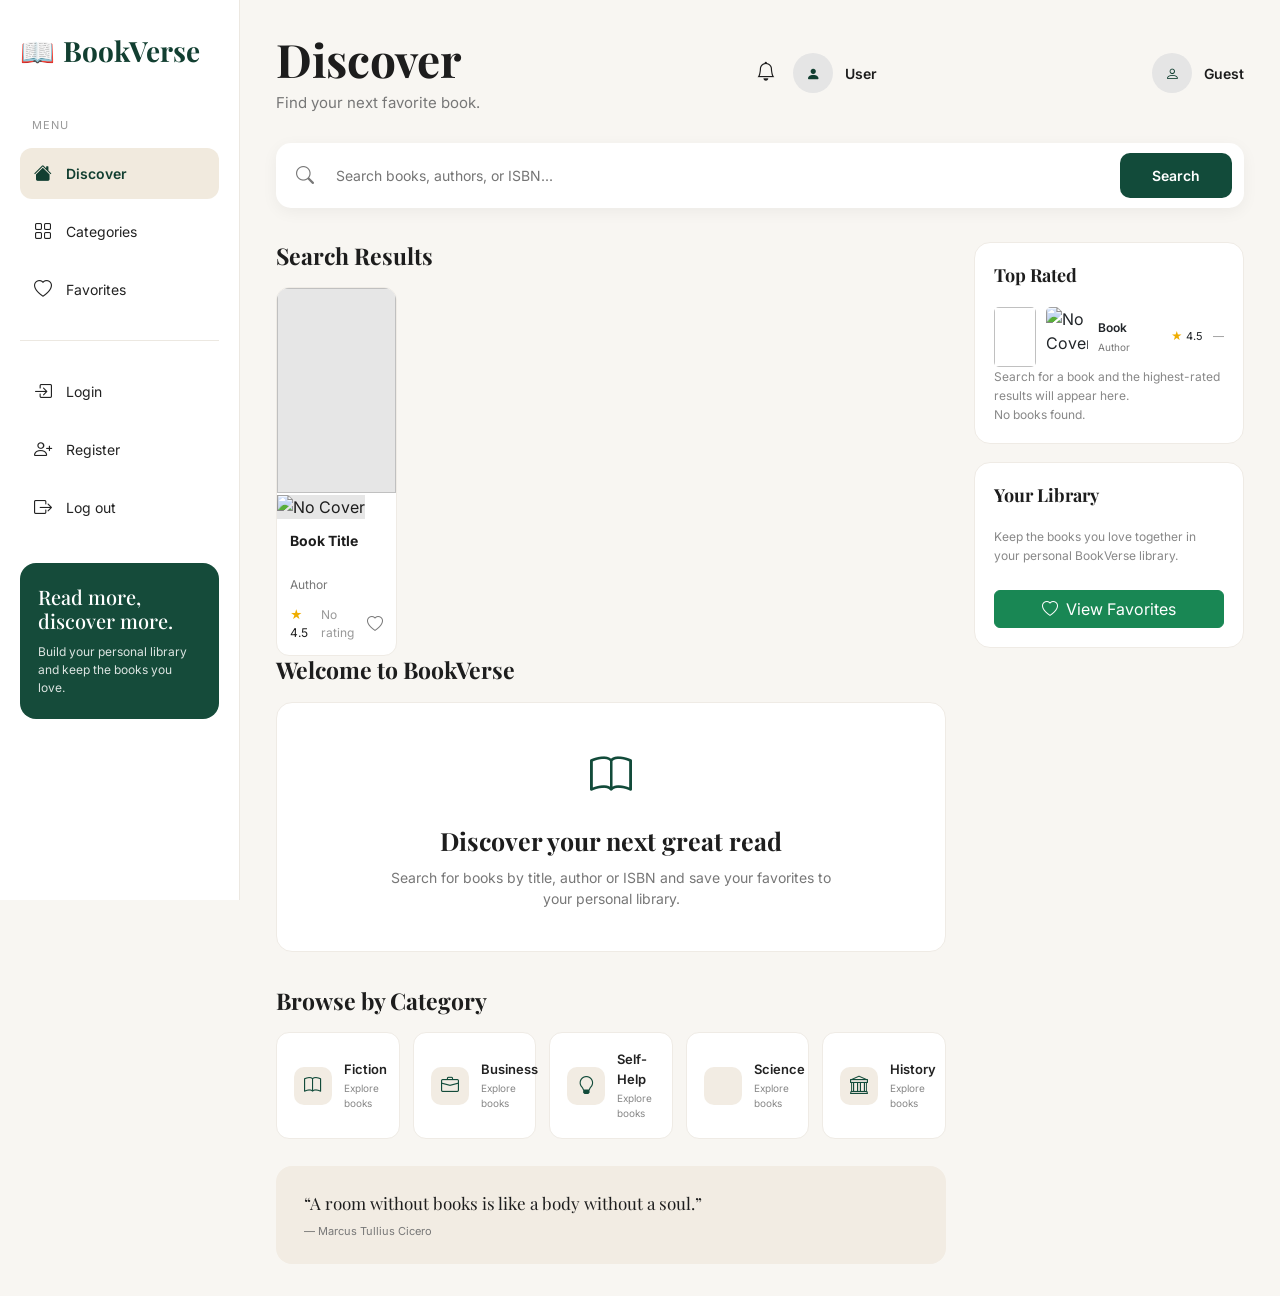
==== src/main/resources/templates/home.html @ 5eceef1d "Initial BookVerse project" ====
<!DOCTYPE html>
<html lang="en" xmlns:th="http://www.thymeleaf.org">

<head>

    <meta charset="UTF-8">

    <meta name="viewport"
          content="width=device-width, initial-scale=1.0">

    <title>BookVerse</title>


    <!-- Bootstrap -->
    <link href="https://cdn.jsdelivr.net/npm/bootstrap@5.3.7/dist/css/bootstrap.min.css"
          rel="stylesheet">


    <!-- Bootstrap Icons -->
    <link rel="stylesheet"
          href="https://cdn.jsdelivr.net/npm/bootstrap-icons@1.13.1/font/bootstrap-icons.min.css">


    <!-- Fonts -->
    <link rel="preconnect"
          href="https://fonts.googleapis.com">

    <link rel="preconnect"
          href="https://fonts.gstatic.com"
          crossorigin>

    <link href="https://fonts.googleapis.com/css2?family=Inter:wght@300;400;500;600;700&family=Playfair+Display:wght@600;700&display=swap"
          rel="stylesheet">


    <style>

        * {
            box-sizing: border-box;
        }


        body {
            margin: 0;
            background: #f8f6f2;
            font-family: 'Inter', sans-serif;
            color: #1d1d1d;
        }


        a {
            text-decoration: none;
        }


        .app-layout {
            min-height: 100vh;
            display: flex;
        }


        /* =========================
           SIDEBAR
        ========================= */

        .sidebar {
            width: 240px;
            height: 100vh;

            position: fixed;
            top: 0;
            left: 0;

            background: #ffffff;

            padding: 30px 20px;

            border-right: 1px solid #ece8e1;

            overflow-y: auto;
        }


        .logo {
            font-family: 'Playfair Display', serif;

            font-size: 28px;
            font-weight: 700;

            color: #123f31;

            margin-bottom: 45px;

            display: flex;
            align-items: center;
            gap: 8px;
        }


        .menu-title {
            font-size: 11px;
            color: #999;

            margin-bottom: 14px;

            padding-left: 12px;

            letter-spacing: 1px;
        }


        .menu-link {
            display: flex;

            align-items: center;

            gap: 14px;

            padding: 12px 14px;

            margin-bottom: 7px;

            border-radius: 12px;

            color: #222;

            font-size: 14px;

            transition: 0.2s;
        }


        .menu-link:hover {
            background: #f3eee7;
            color: #123f31;
        }


        .menu-link.active {
            background: #f1eade;

            color: #123f31;

            font-weight: 600;
        }


        .menu-link i {
            font-size: 18px;
        }


        .sidebar-divider {
            border-top: 1px solid #ece8e1;

            margin: 25px 0;
        }


        .sidebar-message {
            margin-top: 30px;

            background: #154b3a;

            color: white;

            border-radius: 16px;

            padding: 22px 18px;
        }


        .sidebar-message h5 {
            font-family: 'Playfair Display', serif;

            font-size: 20px;

            margin-bottom: 10px;
        }


        .sidebar-message p {
            font-size: 12px;

            margin: 0;

            opacity: 0.85;
        }


        /* =========================
           MAIN
        ========================= */

        .main {
            margin-left: 240px;

            width: calc(100% - 240px);

            padding: 32px 36px;
        }


        /* =========================
           TOP BAR
        ========================= */

        .topbar {
            display: flex;

            justify-content: space-between;

            align-items: center;

            margin-bottom: 28px;
        }


        .page-title {
            font-family: 'Playfair Display', serif;

            font-size: 46px;
            font-weight: 700;

            margin: 0 0 5px 0;
        }


        .page-subtitle {
            color: #777;

            margin: 0;

            font-size: 15px;
        }


        .profile {
            display: flex;

            align-items: center;

            gap: 12px;

            font-size: 14px;

            font-weight: 600;
        }


        .notification {
            font-size: 19px;

            margin-right: 6px;
        }


        .profile-icon {
            width: 40px;
            height: 40px;

            border-radius: 50%;

            background: #e5e5e5;

            display: flex;

            justify-content: center;

            align-items: center;

            color: #123f31;
        }


        /* =========================
           SEARCH
        ========================= */

        .search-box {
            background: white;

            border-radius: 15px;

            padding: 10px 12px;

            display: flex;

            align-items: center;

            gap: 10px;

            box-shadow: 0 4px 16px rgba(0, 0, 0, 0.05);

            margin-bottom: 34px;
        }


        .search-icon {
            color: #777;

            font-size: 18px;

            margin-left: 8px;
        }


        .search-input {
            flex: 1;

            border: none;

            outline: none;

            background: transparent;

            padding: 12px;

            font-size: 14px;
        }


        .search-button {
            border: none;

            background: #124b3a;

            color: white;

            border-radius: 10px;

            padding: 12px 32px;

            font-size: 14px;

            font-weight: 600;

            transition: 0.2s;
        }


        .search-button:hover {
            background: #0d392c;
        }


        /* =========================
           CONTENT
        ========================= */

        .content-grid {
            display: grid;

            grid-template-columns:
                    minmax(0, 1fr) 270px;

            gap: 28px;
        }


        .section-header {
            display: flex;

            justify-content: space-between;

            align-items: center;

            margin-bottom: 18px;
        }


        .section-title {
            font-family: 'Playfair Display', serif;

            font-size: 23px;

            font-weight: 700;

            margin: 0;
        }


        /* =========================
           BOOK CARDS
        ========================= */

        .book-grid {
            display: grid;

            grid-template-columns:
                    repeat(5, minmax(0, 1fr));

            gap: 16px;
        }


        .book-link {
            color: #1d1d1d;
        }


        .book-card {
            background: white;

            border: 1px solid #efebe5;

            border-radius: 13px;

            overflow: hidden;

            height: 100%;

            transition: 0.2s;
        }


        .book-card:hover {
            transform: translateY(-4px);

            box-shadow: 0 10px 25px
            rgba(0, 0, 0, 0.08);
        }


        .book-cover {
            width: 100%;

            height: 205px;

            object-fit: cover;

            background: #e6e6e6;
        }


        .book-card-body {
            padding: 13px;
        }


        .book-title {
            font-size: 14px;

            font-weight: 700;

            line-height: 1.35;

            margin-bottom: 6px;

            display: -webkit-box;

            -webkit-line-clamp: 2;

            -webkit-box-orient: vertical;

            overflow: hidden;

            min-height: 38px;
        }


        .book-author {
            font-size: 12px;

            color: #777;

            white-space: nowrap;

            overflow: hidden;

            text-overflow: ellipsis;

            margin-bottom: 12px;
        }


        .book-bottom {
            display: flex;

            justify-content: space-between;

            align-items: center;
        }


        .rating {
            font-size: 12px;
        }


        .rating-star {
            color: #efad00;
        }


        .no-rating {
            color: #999;
        }


        .heart-icon {
            color: #777;

            font-size: 16px;
        }


        /* =========================
           EMPTY HOME
        ========================= */

        .welcome-card {
            background: white;

            border: 1px solid #efebe5;

            border-radius: 16px;

            padding: 36px;

            min-height: 250px;

            display: flex;

            align-items: center;

            justify-content: center;

            text-align: center;
        }


        .welcome-icon {
            font-size: 42px;

            color: #124b3a;

            margin-bottom: 15px;
        }


        .welcome-title {
            font-family: 'Playfair Display', serif;

            font-size: 25px;

            font-weight: 700;
        }


        .welcome-text {
            color: #777;

            font-size: 14px;

            max-width: 450px;

            margin: auto;
        }


        /* =========================
           CATEGORIES
        ========================= */

        .categories-section {
            margin-top: 35px;
        }


        .category-grid {
            display: grid;

            grid-template-columns:
                    repeat(5, minmax(0, 1fr));

            gap: 13px;
        }


        .category-card {
            background: white;

            border: 1px solid #efebe5;

            border-radius: 13px;

            padding: 17px;

            display: flex;

            align-items: center;

            gap: 12px;

            color: #222;

            transition: 0.2s;
        }


        .category-card:hover {
            transform: translateY(-2px);

            box-shadow: 0 7px 18px
            rgba(0, 0, 0, 0.06);

            color: #123f31;
        }


        .category-icon {
            width: 38px;
            height: 38px;

            min-width: 38px;

            border-radius: 10px;

            background: #f2ece3;

            color: #124b3a;

            display: flex;

            justify-content: center;

            align-items: center;

            font-size: 18px;
        }


        .category-name {
            font-weight: 600;

            font-size: 13px;
        }


        .category-subtitle {
            color: #888;

            font-size: 10px;

            margin-top: 2px;
        }


        /* =========================
           QUOTE
        ========================= */

        .quote-box {
            margin-top: 27px;

            background: #f2ece3;

            border-radius: 16px;

            padding: 25px 28px;
        }


        .quote-text {
            font-family: 'Playfair Display', serif;

            font-size: 17px;

            margin-bottom: 6px;
        }


        .quote-author {
            color: #777;

            font-size: 11px;
        }


        /* =========================
           RIGHT COLUMN
        ========================= */

        .side-card {
            background: white;

            border: 1px solid #efebe5;

            border-radius: 16px;

            padding: 19px;

            margin-bottom: 18px;
        }


        .side-card-title {
            font-family: 'Playfair Display', serif;

            font-size: 18px;

            font-weight: 700;

            margin-bottom: 18px;
        }


        .top-book {
            display: flex;

            align-items: center;

            gap: 10px;

            margin-bottom: 16px;
        }


        .top-book:last-child {
            margin-bottom: 0;
        }


        .top-book-cover {
            width: 42px;
            height: 60px;

            object-fit: cover;

            border-radius: 5px;

            flex-shrink: 0;
        }


        .top-book-info {
            min-width: 0;

            flex: 1;
        }


        .top-book-title {
            font-size: 12px;

            font-weight: 600;

            white-space: nowrap;

            overflow: hidden;

            text-overflow: ellipsis;
        }


        .top-book-author {
            font-size: 10px;

            color: #777;

            white-space: nowrap;

            overflow: hidden;

            text-overflow: ellipsis;

            margin-top: 3px;
        }


        .top-book-rating {
            font-size: 11px;

            white-space: nowrap;
        }


        .side-empty {
            color: #888;

            font-size: 12px;

            line-height: 1.6;
        }


        /* =========================
           RESPONSIVE
        ========================= */

        @media (max-width: 1200px) {

            .book-grid {
                grid-template-columns:
                        repeat(4, minmax(0, 1fr));
            }

            .category-grid {
                grid-template-columns:
                        repeat(3, minmax(0, 1fr));
            }

        }


        @media (max-width: 992px) {

            .sidebar {
                display: none;
            }

            .main {
                margin-left: 0;

                width: 100%;
            }

            .content-grid {
                grid-template-columns: 1fr;
            }

            .right-column {
                display: none;
            }

        }


        @media (max-width: 768px) {

            .main {
                padding: 24px 18px;
            }

            .page-title {
                font-size: 36px;
            }

            .profile span {
                display: none;
            }

            .book-grid {
                grid-template-columns:
                        repeat(2, minmax(0, 1fr));
            }

            .category-grid {
                grid-template-columns:
                        repeat(2, minmax(0, 1fr));
            }

            .search-button {
                padding: 11px 18px;
            }

        }

    </style>

</head>


<body>


<div class="app-layout">


    <!-- =========================
         SIDEBAR
    ========================== -->

    <aside class="sidebar">


        <div class="logo">

            📖

            <span>
                BookVerse
            </span>

        </div>


        <div class="menu-title">
            MENU
        </div>


        <!-- Discover -->

        <a th:href="@{/}"
           class="menu-link active">

            <i class="bi bi-house-fill"></i>

            Discover

        </a>


        <!-- Categories -->

        <a href="#categories"
           class="menu-link">

            <i class="bi bi-grid"></i>

            Categories

        </a>


        <!-- Favorites -->

        <a th:href="@{/favorites}"
           class="menu-link">

            <i class="bi bi-heart"></i>

            Favorites

        </a>


        <div class="sidebar-divider"></div>


        <!-- NOT LOGGED IN -->

        <div th:if="${session.loggedInUser == null}">


            <a th:href="@{/login}"
               class="menu-link">

                <i class="bi bi-box-arrow-in-right"></i>

                Login

            </a>


            <a th:href="@{/register}"
               class="menu-link">

                <i class="bi bi-person-plus"></i>

                Register

            </a>


        </div>


        <!-- LOGGED IN -->

        <div th:if="${session.loggedInUser != null}">


            <a th:href="@{/logout}"
               class="menu-link">

                <i class="bi bi-box-arrow-right"></i>

                Log out

            </a>


        </div>


        <!-- Sidebar Message -->

        <div class="sidebar-message">

            <h5>
                Read more,
                <br>
                discover more.
            </h5>

            <p>
                Build your personal library
                and keep the books you love.
            </p>

        </div>


    </aside>


    <!-- =========================
         MAIN
    ========================== -->

    <main class="main">


        <!-- =========================
             TOP BAR
        ========================== -->

        <div class="topbar">


            <div>

                <h1 class="page-title">
                    Discover
                </h1>

                <p class="page-subtitle">
                    Find your next favorite book.
                </p>

            </div>


            <!-- Logged User -->

            <div class="profile"
                 th:if="${session.loggedInUser != null}">


                <i class="bi bi-bell notification"></i>


                <div class="profile-icon">

                    <i class="bi bi-person-fill"></i>

                </div>


                <span th:text="${session.loggedInUser.name}">
                    User
                </span>


            </div>


            <!-- Guest -->

            <div class="profile"
                 th:if="${session.loggedInUser == null}">


                <div class="profile-icon">

                    <i class="bi bi-person"></i>

                </div>


                <span>
                    Guest
                </span>


            </div>


        </div>


        <!-- =========================
             SEARCH
        ========================== -->

        <form th:action="@{/}"
              method="get"
              class="search-box">


            <i class="bi bi-search search-icon"></i>


            <input type="text"
                   name="q"
                   class="search-input"
                   placeholder="Search books, authors, or ISBN..."
                   required>


            <button type="submit"
                    class="search-button">

                Search

            </button>


        </form>


        <!-- =========================
             CONTENT
        ========================== -->

        <div class="content-grid">


            <!-- LEFT -->

            <div>


                <!-- =========================
                     SEARCH RESULTS
                ========================== -->

                <section th:if="${books != null}">


                    <div class="section-header">

                        <h2 class="section-title">
                            Search Results
                        </h2>

                    </div>


                    <div class="book-grid">


                        <a th:each="book : ${books}"
                           th:href="@{/book/{id}(id=${book.id})}"
                           class="book-link">


                            <div class="book-card">


                                <!-- Cover exists -->

                                <img th:if="${book.image != null and !#strings.isEmpty(book.image)}"
                                     th:src="${book.image}"
                                     th:alt="${book.title}"
                                     class="book-cover">


                                <!-- No cover -->

                                <img th:unless="${book.image != null and !#strings.isEmpty(book.image)}"
                                     src="https://placehold.co/300x450?text=No+Cover"
                                     alt="No Cover"
                                     class="book-cover">


                                <div class="book-card-body">


                                    <!-- Title -->

                                    <div class="book-title"
                                         th:text="${book.title}">

                                        Book Title

                                    </div>


                                    <!-- Author -->

                                    <div class="book-author"
                                         th:text="${book.author}">

                                        Author

                                    </div>


                                    <!-- Bottom -->

                                    <div class="book-bottom">


                                        <!-- Rating available -->

                                        <span class="rating"
                                              th:if="${book.rating != null and book.rating > 0}">

                                            <span class="rating-star">
                                                ★
                                            </span>

                                            <span th:text="${book.rating}">
                                                4.5
                                            </span>

                                        </span>


                                        <!-- Rating unavailable -->

                                        <span class="rating no-rating"
                                              th:if="${book.rating == null or book.rating <= 0}">

                                            No rating

                                        </span>


                                        <i class="bi bi-heart heart-icon"></i>


                                    </div>


                                </div>


                            </div>


                        </a>


                    </div>


                </section>


                <!-- =========================
                     HOME BEFORE SEARCH
                ========================== -->

                <section th:if="${books == null}">


                    <div class="section-header">

                        <h2 class="section-title">
                            Welcome to BookVerse
                        </h2>

                    </div>


                    <div class="welcome-card">


                        <div>


                            <div class="welcome-icon">

                                <i class="bi bi-book"></i>

                            </div>


                            <div class="welcome-title">

                                Discover your next great read

                            </div>


                            <p class="welcome-text mt-2">

                                Search for books by title,
                                author or ISBN and save your
                                favorites to your personal library.

                            </p>


                        </div>


                    </div>


                </section>


                <!-- =========================
                     CATEGORIES
                ========================== -->

                <section class="categories-section"
                         id="categories">


                    <div class="section-header">

                        <h2 class="section-title">
                            Browse by Category
                        </h2>

                    </div>


                    <div class="category-grid">


                        <!-- Fiction -->

                        <a th:href="@{/(q='subject:Fiction')}"
                           class="category-card">


                            <div class="category-icon">

                                <i class="bi bi-book"></i>

                            </div>


                            <div>

                                <div class="category-name">
                                    Fiction
                                </div>

                                <div class="category-subtitle">
                                    Explore books
                                </div>

                            </div>


                        </a>


                        <!-- Business -->

                        <a th:href="@{/(q='subject:Business')}"
                           class="category-card">


                            <div class="category-icon">

                                <i class="bi bi-briefcase"></i>

                            </div>


                            <div>

                                <div class="category-name">
                                    Business
                                </div>

                                <div class="category-subtitle">
                                    Explore books
                                </div>

                            </div>


                        </a>


                        <!-- Self Help -->

                        <a th:href="@{/(q='subject:Self-Help')}"
                           class="category-card">


                            <div class="category-icon">

                                <i class="bi bi-lightbulb"></i>

                            </div>


                            <div>

                                <div class="category-name">
                                    Self-Help
                                </div>

                                <div class="category-subtitle">
                                    Explore books
                                </div>

                            </div>


                        </a>


                        <!-- Science -->

                        <a th:href="@{/(q='subject:Science')}"
                           class="category-card">


                            <div class="category-icon">

                                <i class="bi bi-beaker"></i>

                            </div>


                            <div>

                                <div class="category-name">
                                    Science
                                </div>

                                <div class="category-subtitle">
                                    Explore books
                                </div>

                            </div>


                        </a>


                        <!-- History -->

                        <a th:href="@{/(q='subject:History')}"
                           class="category-card">


                            <div class="category-icon">

                                <i class="bi bi-bank"></i>

                            </div>


                            <div>

                                <div class="category-name">
                                    History
                                </div>

                                <div class="category-subtitle">
                                    Explore books
                                </div>

                            </div>


                        </a>


                    </div>


                </section>


                <!-- =========================
                     QUOTE
                ========================== -->

                <div class="quote-box">


                    <div class="quote-text">

                        “A room without books is like a body without a soul.”

                    </div>


                    <div class="quote-author">

                        — Marcus Tullius Cicero

                    </div>


                </div>


            </div>


            <!-- =========================
                 RIGHT COLUMN
            ========================== -->

            <aside class="right-column">


                <div class="side-card">


                    <div class="side-card-title">

                        Top Rated

                    </div>


                    <!-- Top books from current results -->

                    <div th:if="${books != null and !#lists.isEmpty(books)}">


                        <a th:each="book, status : ${books}"
                           th:if="${status.index < 4}"
                           th:href="@{/book/{id}(id=${book.id})}"
                           class="top-book text-dark">


                            <!-- Cover -->

                            <img th:if="${book.image != null and !#strings.isEmpty(book.image)}"
                                 th:src="${book.image}"
                                 th:alt="${book.title}"
                                 class="top-book-cover">


                            <img th:unless="${book.image != null and !#strings.isEmpty(book.image)}"
                                 src="https://placehold.co/90x130?text=No+Cover"
                                 alt="No Cover"
                                 class="top-book-cover">


                            <!-- Info -->

                            <div class="top-book-info">


                                <div class="top-book-title"
                                     th:text="${book.title}">

                                    Book

                                </div>


                                <div class="top-book-author"
                                     th:text="${book.author}">

                                    Author

                                </div>


                            </div>


                            <!-- Rating -->

                            <div class="top-book-rating"
                                 th:if="${book.rating != null and book.rating > 0}">

                                <span class="rating-star">
                                    ★
                                </span>

                                <span th:text="${book.rating}">
                                    4.5
                                </span>

                            </div>


                            <div class="top-book-rating no-rating"
                                 th:if="${book.rating == null or book.rating <= 0}">

                                —

                            </div>


                        </a>


                    </div>


                    <!-- No search yet -->

                    <div th:if="${books == null}"
                         class="side-empty">

                        Search for a book and the
                        highest-rated results will
                        appear here.

                    </div>


                    <!-- Empty results -->

                    <div th:if="${books != null and #lists.isEmpty(books)}"
                         class="side-empty">

                        No books found.

                    </div>


                </div>


                <!-- Logged User Card -->

                <div class="side-card"
                     th:if="${session.loggedInUser != null}">


                    <div class="side-card-title">

                        Your Library

                    </div>


                    <p class="side-empty">

                        Keep the books you love
                        together in your personal
                        BookVerse library.

                    </p>


                    <a th:href="@{/favorites}"
                       class="btn btn-success w-100 mt-2">

                        <i class="bi bi-heart me-1"></i>

                        View Favorites

                    </a>


                </div>


            </aside>


        </div>


    </main>


</div>


<script src="https://cdn.jsdelivr.net/npm/bootstrap@5.3.7/dist/js/bootstrap.bundle.min.js">
</script>


</body>

</html>
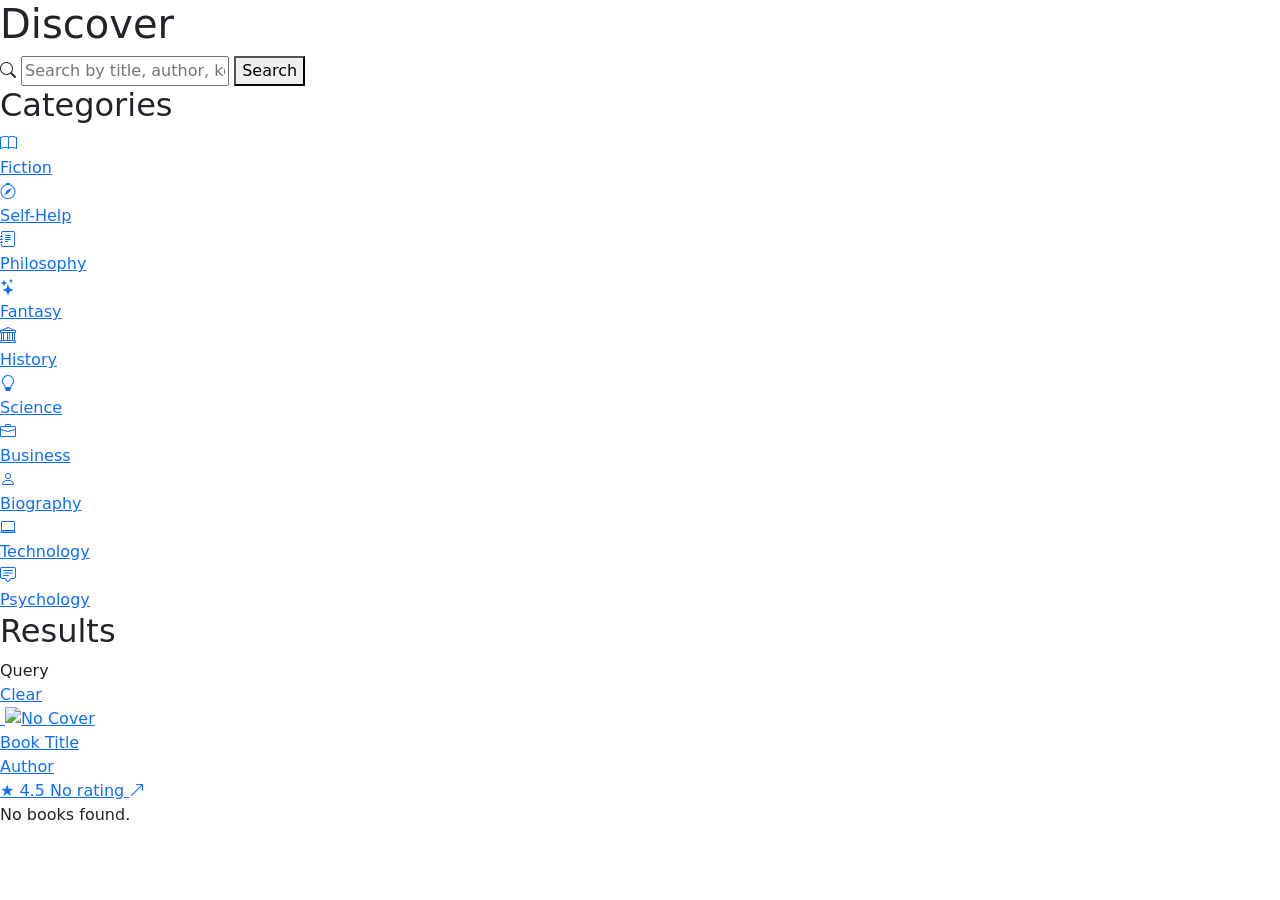
==== commit 6df803d6: "Complete BookVerse features and UI" ====
--- a/src/main/resources/templates/home.html
+++ b/src/main/resources/templates/home.html
@@ -2,29 +2,18 @@
 <html lang="en" xmlns:th="http://www.thymeleaf.org">
 
 <head>
-
     <meta charset="UTF-8">
-
-    <meta name="viewport"
-          content="width=device-width, initial-scale=1.0">
-
-    <title>BookVerse</title>
-
-
-    <!-- Bootstrap -->
+    <meta name="viewport" content="width=device-width, initial-scale=1.0">
+
+    <title>BookVerse | Discover</title>
+
     <link href="https://cdn.jsdelivr.net/npm/bootstrap@5.3.7/dist/css/bootstrap.min.css"
           rel="stylesheet">
 
-
-    <!-- Bootstrap Icons -->
     <link rel="stylesheet"
           href="https://cdn.jsdelivr.net/npm/bootstrap-icons@1.13.1/font/bootstrap-icons.min.css">
 
-
-    <!-- Fonts -->
-    <link rel="preconnect"
-          href="https://fonts.googleapis.com">
-
+    <link rel="preconnect" href="https://fonts.googleapis.com">
     <link rel="preconnect"
           href="https://fonts.gstatic.com"
           crossorigin>
@@ -32,1630 +21,206 @@
     <link href="https://fonts.googleapis.com/css2?family=Inter:wght@300;400;500;600;700&family=Playfair+Display:wght@600;700&display=swap"
           rel="stylesheet">
 
-
-    <style>
-
-        * {
-            box-sizing: border-box;
-        }
-
-
-        body {
-            margin: 0;
-            background: #f8f6f2;
-            font-family: 'Inter', sans-serif;
-            color: #1d1d1d;
-        }
-
-
-        a {
-            text-decoration: none;
-        }
-
-
-        .app-layout {
-            min-height: 100vh;
-            display: flex;
-        }
-
-
-        /* =========================
-           SIDEBAR
-        ========================= */
-
-        .sidebar {
-            width: 240px;
-            height: 100vh;
-
-            position: fixed;
-            top: 0;
-            left: 0;
-
-            background: #ffffff;
-
-            padding: 30px 20px;
-
-            border-right: 1px solid #ece8e1;
-
-            overflow-y: auto;
-        }
-
-
-        .logo {
-            font-family: 'Playfair Display', serif;
-
-            font-size: 28px;
-            font-weight: 700;
-
-            color: #123f31;
-
-            margin-bottom: 45px;
-
-            display: flex;
-            align-items: center;
-            gap: 8px;
-        }
-
-
-        .menu-title {
-            font-size: 11px;
-            color: #999;
-
-            margin-bottom: 14px;
-
-            padding-left: 12px;
-
-            letter-spacing: 1px;
-        }
-
-
-        .menu-link {
-            display: flex;
-
-            align-items: center;
-
-            gap: 14px;
-
-            padding: 12px 14px;
-
-            margin-bottom: 7px;
-
-            border-radius: 12px;
-
-            color: #222;
-
-            font-size: 14px;
-
-            transition: 0.2s;
-        }
-
-
-        .menu-link:hover {
-            background: #f3eee7;
-            color: #123f31;
-        }
-
-
-        .menu-link.active {
-            background: #f1eade;
-
-            color: #123f31;
-
-            font-weight: 600;
-        }
-
-
-        .menu-link i {
-            font-size: 18px;
-        }
-
-
-        .sidebar-divider {
-            border-top: 1px solid #ece8e1;
-
-            margin: 25px 0;
-        }
-
-
-        .sidebar-message {
-            margin-top: 30px;
-
-            background: #154b3a;
-
-            color: white;
-
-            border-radius: 16px;
-
-            padding: 22px 18px;
-        }
-
-
-        .sidebar-message h5 {
-            font-family: 'Playfair Display', serif;
-
-            font-size: 20px;
-
-            margin-bottom: 10px;
-        }
-
-
-        .sidebar-message p {
-            font-size: 12px;
-
-            margin: 0;
-
-            opacity: 0.85;
-        }
-
-
-        /* =========================
-           MAIN
-        ========================= */
-
-        .main {
-            margin-left: 240px;
-
-            width: calc(100% - 240px);
-
-            padding: 32px 36px;
-        }
-
-
-        /* =========================
-           TOP BAR
-        ========================= */
-
-        .topbar {
-            display: flex;
-
-            justify-content: space-between;
-
-            align-items: center;
-
-            margin-bottom: 28px;
-        }
-
-
-        .page-title {
-            font-family: 'Playfair Display', serif;
-
-            font-size: 46px;
-            font-weight: 700;
-
-            margin: 0 0 5px 0;
-        }
-
-
-        .page-subtitle {
-            color: #777;
-
-            margin: 0;
-
-            font-size: 15px;
-        }
-
-
-        .profile {
-            display: flex;
-
-            align-items: center;
-
-            gap: 12px;
-
-            font-size: 14px;
-
-            font-weight: 600;
-        }
-
-
-        .notification {
-            font-size: 19px;
-
-            margin-right: 6px;
-        }
-
-
-        .profile-icon {
-            width: 40px;
-            height: 40px;
-
-            border-radius: 50%;
-
-            background: #e5e5e5;
-
-            display: flex;
-
-            justify-content: center;
-
-            align-items: center;
-
-            color: #123f31;
-        }
-
-
-        /* =========================
-           SEARCH
-        ========================= */
-
-        .search-box {
-            background: white;
-
-            border-radius: 15px;
-
-            padding: 10px 12px;
-
-            display: flex;
-
-            align-items: center;
-
-            gap: 10px;
-
-            box-shadow: 0 4px 16px rgba(0, 0, 0, 0.05);
-
-            margin-bottom: 34px;
-        }
-
-
-        .search-icon {
-            color: #777;
-
-            font-size: 18px;
-
-            margin-left: 8px;
-        }
-
-
-        .search-input {
-            flex: 1;
-
-            border: none;
-
-            outline: none;
-
-            background: transparent;
-
-            padding: 12px;
-
-            font-size: 14px;
-        }
-
-
-        .search-button {
-            border: none;
-
-            background: #124b3a;
-
-            color: white;
-
-            border-radius: 10px;
-
-            padding: 12px 32px;
-
-            font-size: 14px;
-
-            font-weight: 600;
-
-            transition: 0.2s;
-        }
-
-
-        .search-button:hover {
-            background: #0d392c;
-        }
-
-
-        /* =========================
-           CONTENT
-        ========================= */
-
-        .content-grid {
-            display: grid;
-
-            grid-template-columns:
-                    minmax(0, 1fr) 270px;
-
-            gap: 28px;
-        }
-
-
-        .section-header {
-            display: flex;
-
-            justify-content: space-between;
-
-            align-items: center;
-
-            margin-bottom: 18px;
-        }
-
-
-        .section-title {
-            font-family: 'Playfair Display', serif;
-
-            font-size: 23px;
-
-            font-weight: 700;
-
-            margin: 0;
-        }
-
-
-        /* =========================
-           BOOK CARDS
-        ========================= */
-
-        .book-grid {
-            display: grid;
-
-            grid-template-columns:
-                    repeat(5, minmax(0, 1fr));
-
-            gap: 16px;
-        }
-
-
-        .book-link {
-            color: #1d1d1d;
-        }
-
-
-        .book-card {
-            background: white;
-
-            border: 1px solid #efebe5;
-
-            border-radius: 13px;
-
-            overflow: hidden;
-
-            height: 100%;
-
-            transition: 0.2s;
-        }
-
-
-        .book-card:hover {
-            transform: translateY(-4px);
-
-            box-shadow: 0 10px 25px
-            rgba(0, 0, 0, 0.08);
-        }
-
-
-        .book-cover {
-            width: 100%;
-
-            height: 205px;
-
-            object-fit: cover;
-
-            background: #e6e6e6;
-        }
-
-
-        .book-card-body {
-            padding: 13px;
-        }
-
-
-        .book-title {
-            font-size: 14px;
-
-            font-weight: 700;
-
-            line-height: 1.35;
-
-            margin-bottom: 6px;
-
-            display: -webkit-box;
-
-            -webkit-line-clamp: 2;
-
-            -webkit-box-orient: vertical;
-
-            overflow: hidden;
-
-            min-height: 38px;
-        }
-
-
-        .book-author {
-            font-size: 12px;
-
-            color: #777;
-
-            white-space: nowrap;
-
-            overflow: hidden;
-
-            text-overflow: ellipsis;
-
-            margin-bottom: 12px;
-        }
-
-
-        .book-bottom {
-            display: flex;
-
-            justify-content: space-between;
-
-            align-items: center;
-        }
-
-
-        .rating {
-            font-size: 12px;
-        }
-
-
-        .rating-star {
-            color: #efad00;
-        }
-
-
-        .no-rating {
-            color: #999;
-        }
-
-
-        .heart-icon {
-            color: #777;
-
-            font-size: 16px;
-        }
-
-
-        /* =========================
-           EMPTY HOME
-        ========================= */
-
-        .welcome-card {
-            background: white;
-
-            border: 1px solid #efebe5;
-
-            border-radius: 16px;
-
-            padding: 36px;
-
-            min-height: 250px;
-
-            display: flex;
-
-            align-items: center;
-
-            justify-content: center;
-
-            text-align: center;
-        }
-
-
-        .welcome-icon {
-            font-size: 42px;
-
-            color: #124b3a;
-
-            margin-bottom: 15px;
-        }
-
-
-        .welcome-title {
-            font-family: 'Playfair Display', serif;
-
-            font-size: 25px;
-
-            font-weight: 700;
-        }
-
-
-        .welcome-text {
-            color: #777;
-
-            font-size: 14px;
-
-            max-width: 450px;
-
-            margin: auto;
-        }
-
-
-        /* =========================
-           CATEGORIES
-        ========================= */
-
-        .categories-section {
-            margin-top: 35px;
-        }
-
-
-        .category-grid {
-            display: grid;
-
-            grid-template-columns:
-                    repeat(5, minmax(0, 1fr));
-
-            gap: 13px;
-        }
-
-
-        .category-card {
-            background: white;
-
-            border: 1px solid #efebe5;
-
-            border-radius: 13px;
-
-            padding: 17px;
-
-            display: flex;
-
-            align-items: center;
-
-            gap: 12px;
-
-            color: #222;
-
-            transition: 0.2s;
-        }
-
-
-        .category-card:hover {
-            transform: translateY(-2px);
-
-            box-shadow: 0 7px 18px
-            rgba(0, 0, 0, 0.06);
-
-            color: #123f31;
-        }
-
-
-        .category-icon {
-            width: 38px;
-            height: 38px;
-
-            min-width: 38px;
-
-            border-radius: 10px;
-
-            background: #f2ece3;
-
-            color: #124b3a;
-
-            display: flex;
-
-            justify-content: center;
-
-            align-items: center;
-
-            font-size: 18px;
-        }
-
-
-        .category-name {
-            font-weight: 600;
-
-            font-size: 13px;
-        }
-
-
-        .category-subtitle {
-            color: #888;
-
-            font-size: 10px;
-
-            margin-top: 2px;
-        }
-
-
-        /* =========================
-           QUOTE
-        ========================= */
-
-        .quote-box {
-            margin-top: 27px;
-
-            background: #f2ece3;
-
-            border-radius: 16px;
-
-            padding: 25px 28px;
-        }
-
-
-        .quote-text {
-            font-family: 'Playfair Display', serif;
-
-            font-size: 17px;
-
-            margin-bottom: 6px;
-        }
-
-
-        .quote-author {
-            color: #777;
-
-            font-size: 11px;
-        }
-
-
-        /* =========================
-           RIGHT COLUMN
-        ========================= */
-
-        .side-card {
-            background: white;
-
-            border: 1px solid #efebe5;
-
-            border-radius: 16px;
-
-            padding: 19px;
-
-            margin-bottom: 18px;
-        }
-
-
-        .side-card-title {
-            font-family: 'Playfair Display', serif;
-
-            font-size: 18px;
-
-            font-weight: 700;
-
-            margin-bottom: 18px;
-        }
-
-
-        .top-book {
-            display: flex;
-
-            align-items: center;
-
-            gap: 10px;
-
-            margin-bottom: 16px;
-        }
-
-
-        .top-book:last-child {
-            margin-bottom: 0;
-        }
-
-
-        .top-book-cover {
-            width: 42px;
-            height: 60px;
-
-            object-fit: cover;
-
-            border-radius: 5px;
-
-            flex-shrink: 0;
-        }
-
-
-        .top-book-info {
-            min-width: 0;
-
-            flex: 1;
-        }
-
-
-        .top-book-title {
-            font-size: 12px;
-
-            font-weight: 600;
-
-            white-space: nowrap;
-
-            overflow: hidden;
-
-            text-overflow: ellipsis;
-        }
-
-
-        .top-book-author {
-            font-size: 10px;
-
-            color: #777;
-
-            white-space: nowrap;
-
-            overflow: hidden;
-
-            text-overflow: ellipsis;
-
-            margin-top: 3px;
-        }
-
-
-        .top-book-rating {
-            font-size: 11px;
-
-            white-space: nowrap;
-        }
-
-
-        .side-empty {
-            color: #888;
-
-            font-size: 12px;
-
-            line-height: 1.6;
-        }
-
-
-        /* =========================
-           RESPONSIVE
-        ========================= */
-
-        @media (max-width: 1200px) {
-
-            .book-grid {
-                grid-template-columns:
-                        repeat(4, minmax(0, 1fr));
-            }
-
-            .category-grid {
-                grid-template-columns:
-                        repeat(3, minmax(0, 1fr));
-            }
-
-        }
-
-
-        @media (max-width: 992px) {
-
-            .sidebar {
-                display: none;
-            }
-
-            .main {
-                margin-left: 0;
-
-                width: 100%;
-            }
-
-            .content-grid {
-                grid-template-columns: 1fr;
-            }
-
-            .right-column {
-                display: none;
-            }
-
-        }
-
-
-        @media (max-width: 768px) {
-
-            .main {
-                padding: 24px 18px;
-            }
-
-            .page-title {
-                font-size: 36px;
-            }
-
-            .profile span {
-                display: none;
-            }
-
-            .book-grid {
-                grid-template-columns:
-                        repeat(2, minmax(0, 1fr));
-            }
-
-            .category-grid {
-                grid-template-columns:
-                        repeat(2, minmax(0, 1fr));
-            }
-
-            .search-button {
-                padding: 11px 18px;
-            }
-
-        }
-
-    </style>
-
+    <link rel="stylesheet" th:href="@{/css/style.css}">
+    <link rel="stylesheet" th:href="@{/css/home.css}">
 </head>
 
-
 <body>
 
-
 <div class="app-layout">
 
-
-    <!-- =========================
-         SIDEBAR
-    ========================== -->
-
-    <aside class="sidebar">
-
-
-        <div class="logo">
-
-            📖
-
-            <span>
-                BookVerse
-            </span>
-
-        </div>
-
-
-        <div class="menu-title">
-            MENU
-        </div>
-
-
-        <!-- Discover -->
-
-        <a th:href="@{/}"
-           class="menu-link active">
-
-            <i class="bi bi-house-fill"></i>
-
-            Discover
-
-        </a>
-
-
-        <!-- Categories -->
-
-        <a href="#categories"
-           class="menu-link">
-
-            <i class="bi bi-grid"></i>
-
-            Categories
-
-        </a>
-
-
-        <!-- Favorites -->
-
-        <a th:href="@{/favorites}"
-           class="menu-link">
-
-            <i class="bi bi-heart"></i>
-
-            Favorites
-
-        </a>
-
-
-        <div class="sidebar-divider"></div>
-
-
-        <!-- NOT LOGGED IN -->
-
-        <div th:if="${session.loggedInUser == null}">
-
-
-            <a th:href="@{/login}"
-               class="menu-link">
-
-                <i class="bi bi-box-arrow-in-right"></i>
-
-                Login
-
-            </a>
-
-
-            <a th:href="@{/register}"
-               class="menu-link">
-
-                <i class="bi bi-person-plus"></i>
-
-                Register
-
-            </a>
-
-
-        </div>
-
-
-        <!-- LOGGED IN -->
-
-        <div th:if="${session.loggedInUser != null}">
-
-
-            <a th:href="@{/logout}"
-               class="menu-link">
-
-                <i class="bi bi-box-arrow-right"></i>
-
-                Log out
-
-            </a>
-
-
-        </div>
-
-
-        <!-- Sidebar Message -->
-
-        <div class="sidebar-message">
-
-            <h5>
-                Read more,
-                <br>
-                discover more.
-            </h5>
-
-            <p>
-                Build your personal library
-                and keep the books you love.
-            </p>
-
-        </div>
-
-
-    </aside>
-
-
-    <!-- =========================
-         MAIN
-    ========================== -->
-
-    <main class="main">
-
-
-        <!-- =========================
-             TOP BAR
-        ========================== -->
-
-        <div class="topbar">
-
-
-            <div>
-
-                <h1 class="page-title">
-                    Discover
-                </h1>
-
-                <p class="page-subtitle">
-                    Find your next favorite book.
-                </p>
-
-            </div>
-
-
-            <!-- Logged User -->
-
-            <div class="profile"
-                 th:if="${session.loggedInUser != null}">
-
-
-                <i class="bi bi-bell notification"></i>
-
-
-                <div class="profile-icon">
-
-                    <i class="bi bi-person-fill"></i>
-
-                </div>
-
-
-                <span th:text="${session.loggedInUser.name}">
-                    User
-                </span>
-
-
-            </div>
-
-
-            <!-- Guest -->
-
-            <div class="profile"
-                 th:if="${session.loggedInUser == null}">
-
-
-                <div class="profile-icon">
-
-                    <i class="bi bi-person"></i>
-
-                </div>
-
-
-                <span>
-                    Guest
-                </span>
-
-
-            </div>
-
-
-        </div>
-
-
-        <!-- =========================
-             SEARCH
-        ========================== -->
+    <div th:replace="~{fragments/sidebar :: sidebar('discover')}"></div>
+
+    <main class="main-content">
+
+        <h1 class="discover-title">Discover</h1>
 
         <form th:action="@{/}"
               method="get"
-              class="search-box">
-
-
-            <i class="bi bi-search search-icon"></i>
-
+              class="discover-search">
+
+            <i class="bi bi-search"></i>
 
             <input type="text"
                    name="q"
-                   class="search-input"
-                   placeholder="Search books, authors, or ISBN..."
+                   th:value="${query}"
+                   placeholder="Search by title, author, keyword, or ISBN"
+                   autocomplete="off"
                    required>
 
-
-            <button type="submit"
-                    class="search-button">
-
-                Search
-
-            </button>
-
+            <button type="submit">Search</button>
 
         </form>
 
-
-        <!-- =========================
-             CONTENT
-        ========================== -->
-
-        <div class="content-grid">
-
-
-            <!-- LEFT -->
-
-            <div>
-
-
-                <!-- =========================
-                     SEARCH RESULTS
-                ========================== -->
-
-                <section th:if="${books != null}">
-
-
-                    <div class="section-header">
-
-                        <h2 class="section-title">
-                            Search Results
-                        </h2>
-
-                    </div>
-
-
-                    <div class="book-grid">
-
-
-                        <a th:each="book : ${books}"
-                           th:href="@{/book/{id}(id=${book.id})}"
-                           class="book-link">
-
-
-                            <div class="book-card">
-
-
-                                <!-- Cover exists -->
-
-                                <img th:if="${book.image != null and !#strings.isEmpty(book.image)}"
-                                     th:src="${book.image}"
-                                     th:alt="${book.title}"
-                                     class="book-cover">
-
-
-                                <!-- No cover -->
-
-                                <img th:unless="${book.image != null and !#strings.isEmpty(book.image)}"
-                                     src="https://placehold.co/300x450?text=No+Cover"
-                                     alt="No Cover"
-                                     class="book-cover">
-
-
-                                <div class="book-card-body">
-
-
-                                    <!-- Title -->
-
-                                    <div class="book-title"
-                                         th:text="${book.title}">
-
-                                        Book Title
-
-                                    </div>
-
-
-                                    <!-- Author -->
-
-                                    <div class="book-author"
-                                         th:text="${book.author}">
-
-                                        Author
-
-                                    </div>
-
-
-                                    <!-- Bottom -->
-
-                                    <div class="book-bottom">
-
-
-                                        <!-- Rating available -->
-
-                                        <span class="rating"
-                                              th:if="${book.rating != null and book.rating > 0}">
-
-                                            <span class="rating-star">
-                                                ★
-                                            </span>
-
-                                            <span th:text="${book.rating}">
-                                                4.5
-                                            </span>
-
-                                        </span>
-
-
-                                        <!-- Rating unavailable -->
-
-                                        <span class="rating no-rating"
-                                              th:if="${book.rating == null or book.rating <= 0}">
-
-                                            No rating
-
-                                        </span>
-
-
-                                        <i class="bi bi-heart heart-icon"></i>
-
-
-                                    </div>
-
-
-                                </div>
-
-
-                            </div>
-
-
-                        </a>
-
-
-                    </div>
-
-
-                </section>
-
-
-                <!-- =========================
-                     HOME BEFORE SEARCH
-                ========================== -->
-
-                <section th:if="${books == null}">
-
-
-                    <div class="section-header">
-
-                        <h2 class="section-title">
-                            Welcome to BookVerse
-                        </h2>
-
-                    </div>
-
-
-                    <div class="welcome-card">
-
-
-                        <div>
-
-
-                            <div class="welcome-icon">
-
-                                <i class="bi bi-book"></i>
-
-                            </div>
-
-
-                            <div class="welcome-title">
-
-                                Discover your next great read
-
-                            </div>
-
-
-                            <p class="welcome-text mt-2">
-
-                                Search for books by title,
-                                author or ISBN and save your
-                                favorites to your personal library.
-
-                            </p>
-
-
-                        </div>
-
-
-                    </div>
-
-
-                </section>
-
-
-                <!-- =========================
-                     CATEGORIES
-                ========================== -->
-
-                <section class="categories-section"
-                         id="categories">
-
-
-                    <div class="section-header">
-
-                        <h2 class="section-title">
-                            Browse by Category
-                        </h2>
-
-                    </div>
-
-
-                    <div class="category-grid">
-
-
-                        <!-- Fiction -->
-
-                        <a th:href="@{/(q='subject:Fiction')}"
-                           class="category-card">
-
-
-                            <div class="category-icon">
-
-                                <i class="bi bi-book"></i>
-
-                            </div>
-
-
-                            <div>
-
-                                <div class="category-name">
-                                    Fiction
-                                </div>
-
-                                <div class="category-subtitle">
-                                    Explore books
-                                </div>
-
-                            </div>
-
-
-                        </a>
-
-
-                        <!-- Business -->
-
-                        <a th:href="@{/(q='subject:Business')}"
-                           class="category-card">
-
-
-                            <div class="category-icon">
-
-                                <i class="bi bi-briefcase"></i>
-
-                            </div>
-
-
-                            <div>
-
-                                <div class="category-name">
-                                    Business
-                                </div>
-
-                                <div class="category-subtitle">
-                                    Explore books
-                                </div>
-
-                            </div>
-
-
-                        </a>
-
-
-                        <!-- Self Help -->
-
-                        <a th:href="@{/(q='subject:Self-Help')}"
-                           class="category-card">
-
-
-                            <div class="category-icon">
-
-                                <i class="bi bi-lightbulb"></i>
-
-                            </div>
-
-
-                            <div>
-
-                                <div class="category-name">
-                                    Self-Help
-                                </div>
-
-                                <div class="category-subtitle">
-                                    Explore books
-                                </div>
-
-                            </div>
-
-
-                        </a>
-
-
-                        <!-- Science -->
-
-                        <a th:href="@{/(q='subject:Science')}"
-                           class="category-card">
-
-
-                            <div class="category-icon">
-
-                                <i class="bi bi-beaker"></i>
-
-                            </div>
-
-
-                            <div>
-
-                                <div class="category-name">
-                                    Science
-                                </div>
-
-                                <div class="category-subtitle">
-                                    Explore books
-                                </div>
-
-                            </div>
-
-
-                        </a>
-
-
-                        <!-- History -->
-
-                        <a th:href="@{/(q='subject:History')}"
-                           class="category-card">
-
-
-                            <div class="category-icon">
-
-                                <i class="bi bi-bank"></i>
-
-                            </div>
-
-
-                            <div>
-
-                                <div class="category-name">
-                                    History
-                                </div>
-
-                                <div class="category-subtitle">
-                                    Explore books
-                                </div>
-
-                            </div>
-
-
-                        </a>
-
-
-                    </div>
-
-
-                </section>
-
-
-                <!-- =========================
-                     QUOTE
-                ========================== -->
-
-                <div class="quote-box">
-
-
-                    <div class="quote-text">
-
-                        “A room without books is like a body without a soul.”
-
-                    </div>
-
-
-                    <div class="quote-author">
-
-                        — Marcus Tullius Cicero
-
-                    </div>
-
-
+        <section class="section-block"
+                 th:if="${query == null or #strings.isEmpty(query)}">
+
+            <h2 class="section-title">Categories</h2>
+
+            <div class="category-grid-home">
+
+                <a th:href="@{/(q='subject:Fiction')}" class="category-card-home">
+                    <div class="category-icon-home">
+                        <i class="bi bi-book"></i>
+                    </div>
+                    <div class="category-name-home">Fiction</div>
+                </a>
+
+                <a th:href="@{/(q='subject:Self-Help')}" class="category-card-home">
+                    <div class="category-icon-home">
+                        <i class="bi bi-compass"></i>
+                    </div>
+                    <div class="category-name-home">Self-Help</div>
+                </a>
+
+                <a th:href="@{/(q='subject:Philosophy')}" class="category-card-home">
+                    <div class="category-icon-home">
+                        <i class="bi bi-journal-text"></i>
+                    </div>
+                    <div class="category-name-home">Philosophy</div>
+                </a>
+
+                <a th:href="@{/(q='subject:Fantasy')}" class="category-card-home">
+                    <div class="category-icon-home">
+                        <i class="bi bi-stars"></i>
+                    </div>
+                    <div class="category-name-home">Fantasy</div>
+                </a>
+
+                <a th:href="@{/(q='subject:History')}" class="category-card-home">
+                    <div class="category-icon-home">
+                        <i class="bi bi-bank"></i>
+                    </div>
+                    <div class="category-name-home">History</div>
+                </a>
+
+                <a th:href="@{/(q='subject:Science')}" class="category-card-home">
+                    <div class="category-icon-home">
+                        <i class="bi bi-lightbulb"></i>
+                    </div>
+                    <div class="category-name-home">Science</div>
+                </a>
+
+                <a th:href="@{/(q='subject:Business')}" class="category-card-home">
+                    <div class="category-icon-home">
+                        <i class="bi bi-briefcase"></i>
+                    </div>
+                    <div class="category-name-home">Business</div>
+                </a>
+
+                <a th:href="@{/(q='subject:Biography')}" class="category-card-home">
+                    <div class="category-icon-home">
+                        <i class="bi bi-person"></i>
+                    </div>
+                    <div class="category-name-home">Biography</div>
+                </a>
+
+                <a th:href="@{/(q='subject:Technology')}" class="category-card-home">
+                    <div class="category-icon-home">
+                        <i class="bi bi-laptop"></i>
+                    </div>
+                    <div class="category-name-home">Technology</div>
+                </a>
+
+                <a th:href="@{/(q='subject:Psychology')}" class="category-card-home">
+                    <div class="category-icon-home">
+                        <i class="bi bi-chat-square-text"></i>
+                    </div>
+                    <div class="category-name-home">Psychology</div>
+                </a>
+
+            </div>
+
+        </section>
+
+        <section th:if="${books != null}" class="section-block">
+
+            <div class="results-header">
+
+                <div>
+                    <h2 class="section-title results-title">Results</h2>
+
+                    <div class="results-query"
+                         th:if="${query != null}"
+                         th:text="${query}">
+                        Query
+                    </div>
                 </div>
 
-
-            </div>
-
-
-            <!-- =========================
-                 RIGHT COLUMN
-            ========================== -->
-
-            <aside class="right-column">
-
-
-                <div class="side-card">
-
-
-                    <div class="side-card-title">
-
-                        Top Rated
-
-                    </div>
-
-
-                    <!-- Top books from current results -->
-
-                    <div th:if="${books != null and !#lists.isEmpty(books)}">
-
-
-                        <a th:each="book, status : ${books}"
-                           th:if="${status.index < 4}"
-                           th:href="@{/book/{id}(id=${book.id})}"
-                           class="top-book text-dark">
-
-
-                            <!-- Cover -->
+                <a th:href="@{/}" class="clear-button">Clear</a>
+
+            </div>
+
+            <div class="results-grid"
+                 th:if="${!#lists.isEmpty(books)}">
+
+                <a th:each="book : ${books}"
+                   th:href="@{/book/{id}(id=${book.id})}"
+                   class="result-link">
+
+                    <article class="result-card">
+
+                        <div class="result-cover-area">
 
                             <img th:if="${book.image != null and !#strings.isEmpty(book.image)}"
                                  th:src="${book.image}"
                                  th:alt="${book.title}"
-                                 class="top-book-cover">
-
+                                 class="result-cover">
 
                             <img th:unless="${book.image != null and !#strings.isEmpty(book.image)}"
-                                 src="https://placehold.co/90x130?text=No+Cover"
+                                 src="https://placehold.co/300x450?text=No+Cover"
                                  alt="No Cover"
-                                 class="top-book-cover">
-
-
-                            <!-- Info -->
-
-                            <div class="top-book-info">
-
-
-                                <div class="top-book-title"
-                                     th:text="${book.title}">
-
-                                    Book
-
-                                </div>
-
-
-                                <div class="top-book-author"
-                                     th:text="${book.author}">
-
-                                    Author
-
-                                </div>
-
-
+                                 class="result-cover">
+
+                        </div>
+
+                        <div class="result-info">
+
+                            <div class="result-title"
+                                 th:text="${book.title}">
+                                Book Title
                             </div>
 
-
-                            <!-- Rating -->
-
-                            <div class="top-book-rating"
-                                 th:if="${book.rating != null and book.rating > 0}">
-
-                                <span class="rating-star">
-                                    ★
+                            <div class="result-author"
+                                 th:text="${book.author != null ? book.author : 'Unknown author'}">
+                                Author
+                            </div>
+
+                            <div class="result-bottom">
+
+                                <span th:if="${book.rating != null and book.rating > 0}">
+                                    <span class="rating-star">★</span>
+                                    <span th:text="${book.rating}">4.5</span>
                                 </span>
 
-                                <span th:text="${book.rating}">
-                                    4.5
+                                <span th:if="${book.rating == null or book.rating <= 0}">
+                                    No rating
                                 </span>
 
+                                <i class="bi bi-arrow-up-right"></i>
+
                             </div>
 
-
-                            <div class="top-book-rating no-rating"
-                                 th:if="${book.rating == null or book.rating <= 0}">
-
-                                —
-
-                            </div>
-
-
-                        </a>
-
-
-                    </div>
-
-
-                    <!-- No search yet -->
-
-                    <div th:if="${books == null}"
-                         class="side-empty">
-
-                        Search for a book and the
-                        highest-rated results will
-                        appear here.
-
-                    </div>
-
-
-                    <!-- Empty results -->
-
-                    <div th:if="${books != null and #lists.isEmpty(books)}"
-                         class="side-empty">
-
-                        No books found.
-
-                    </div>
-
-
-                </div>
-
-
-                <!-- Logged User Card -->
-
-                <div class="side-card"
-                     th:if="${session.loggedInUser != null}">
-
-
-                    <div class="side-card-title">
-
-                        Your Library
-
-                    </div>
-
-
-                    <p class="side-empty">
-
-                        Keep the books you love
-                        together in your personal
-                        BookVerse library.
-
-                    </p>
-
-
-                    <a th:href="@{/favorites}"
-                       class="btn btn-success w-100 mt-2">
-
-                        <i class="bi bi-heart me-1"></i>
-
-                        View Favorites
-
-                    </a>
-
-
-                </div>
-
-
-            </aside>
-
-
-        </div>
-
+                        </div>
+
+                    </article>
+
+                </a>
+
+            </div>
+
+            <div class="no-results"
+                 th:if="${#lists.isEmpty(books)}">
+                No books found.
+            </div>
+
+        </section>
 
     </main>
 
-
 </div>
 
-
-<script src="https://cdn.jsdelivr.net/npm/bootstrap@5.3.7/dist/js/bootstrap.bundle.min.js">
-</script>
-
+<script src="https://cdn.jsdelivr.net/npm/bootstrap@5.3.7/dist/js/bootstrap.bundle.min.js"></script>
 
 </body>
-
 </html>
